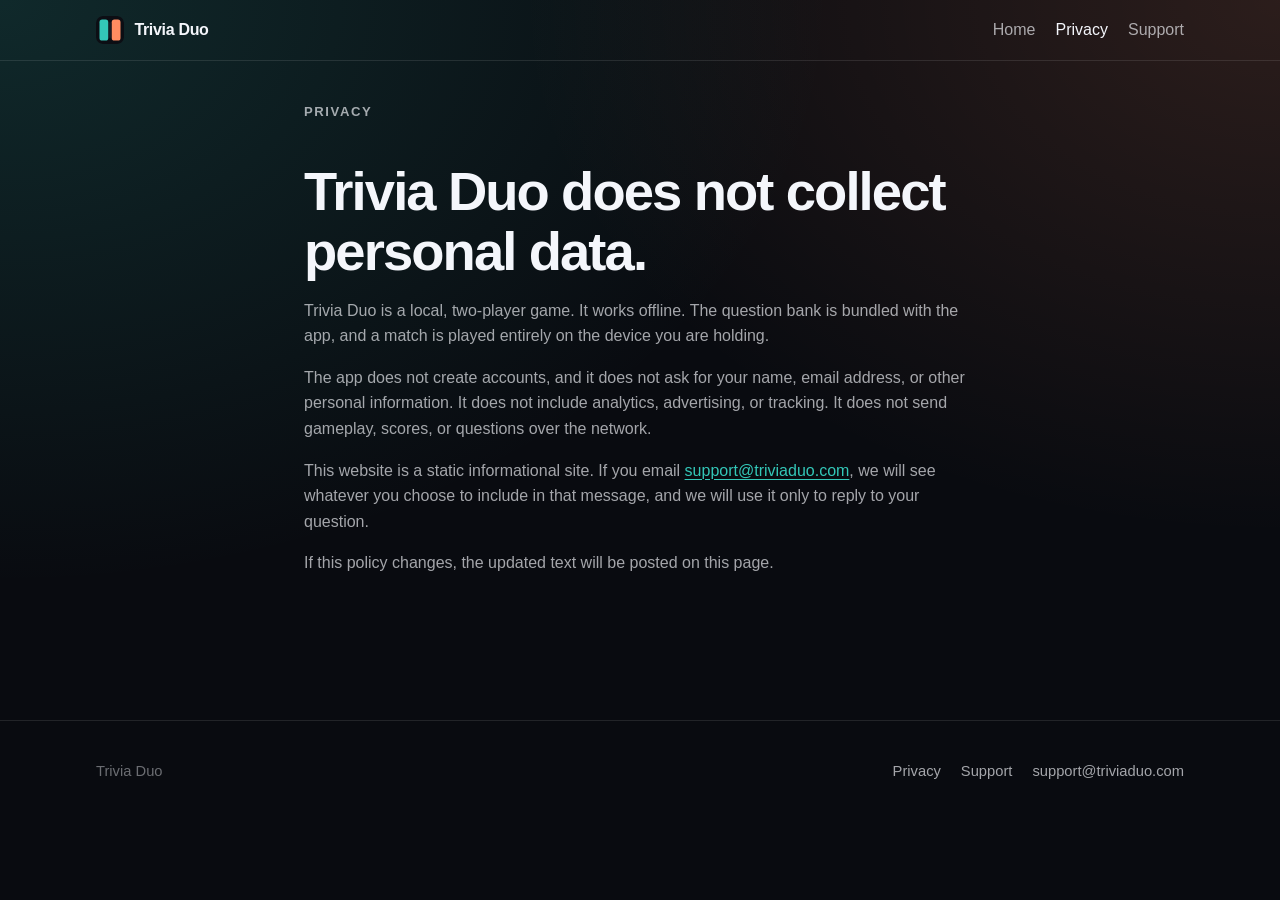
==== privacy.html @ 6d9441c1 "Add Trivia Duo outline website" ====
<!DOCTYPE html>
<html lang="en">
<head>
  <meta charset="utf-8">
  <meta name="viewport" content="width=device-width, initial-scale=1">
  <title>Privacy — Trivia Duo</title>
  <meta name="description" content="Trivia Duo works offline and does not collect personal data.">
  <link rel="canonical" href="https://triviaduo.com/privacy.html">
  <meta name="theme-color" content="#090b10">
  <link rel="icon" href="assets/favicon.svg" type="image/svg+xml">
  <link rel="apple-touch-icon" href="assets/favicon.svg">
  <link rel="stylesheet" href="styles.css">
</head>
<body>
  <a class="skip" href="#main">Skip to content</a>
  <header class="site-header">
    <nav class="nav wrap" aria-label="Primary">
      <a class="brand" href="./">
        <img class="brand-mark" src="assets/favicon.svg" width="28" height="28" alt="">
        <span>Trivia Duo</span>
      </a>
      <ul class="nav-links">
        <li><a href="./">Home</a></li>
        <li><a href="privacy.html" aria-current="page">Privacy</a></li>
        <li><a href="support.html">Support</a></li>
      </ul>
    </nav>
  </header>

  <main id="main" class="page">
    <div class="wrap prose">
      <p class="eyebrow">Privacy</p>
      <h1>Trivia Duo does not collect personal data.</h1>
      <p>Trivia Duo is a local, two-player game. It works offline. The question bank is bundled with the app, and a match is played entirely on the device you are holding.</p>
      <p>The app does not create accounts, and it does not ask for your name, email address, or other personal information. It does not include analytics, advertising, or tracking. It does not send gameplay, scores, or questions over the network.</p>
      <p>This website is a static informational site. If you email <a href="mailto:support@triviaduo.com">support@triviaduo.com</a>, we will see whatever you choose to include in that message, and we will use it only to reply to your question.</p>
      <p>If this policy changes, the updated text will be posted on this page.</p>
    </div>
  </main>

  <footer class="site-footer">
    <div class="wrap footer-inner">
      <p>Trivia Duo</p>
      <ul class="footer-links">
        <li><a href="privacy.html" aria-current="page">Privacy</a></li>
        <li><a href="support.html">Support</a></li>
        <li><a href="mailto:support@triviaduo.com">support@triviaduo.com</a></li>
      </ul>
    </div>
  </footer>
</body>
</html>
---- styles.css ----
:root {
  --bg: #090b10;
  --bg-elev: #12141c;
  --bg-card: #171a24;
  --line: rgba(255, 255, 255, 0.1);
  --text: #f4f6fb;
  --muted: rgba(244, 246, 251, 0.66);
  --faint: rgba(244, 246, 251, 0.42);
  --teal: #33c7b8;
  --coral: #ff8c61;
  --max: 68rem;
  --font: "Avenir Next", "Segoe UI", "Helvetica Neue", sans-serif;
}

* { box-sizing: border-box; }
html { color-scheme: dark; scroll-behavior: smooth; }
body {
  margin: 0;
  font-family: var(--font);
  background:
    radial-gradient(ellipse at top left, rgba(51, 199, 184, 0.16), transparent 46%),
    radial-gradient(ellipse at top right, rgba(255, 140, 97, 0.14), transparent 42%),
    var(--bg);
  color: var(--text);
  line-height: 1.6;
  min-height: 100vh;
}

a { color: var(--teal); text-decoration-thickness: 1px; text-underline-offset: 0.18em; }
a:hover { color: #6fe0d3; }
.skip {
  position: absolute;
  left: 1rem;
  top: -4rem;
  background: var(--bg-elev);
  color: var(--text);
  padding: 0.6rem 1rem;
  border-radius: 0.5rem;
  z-index: 10;
}
.skip:focus { top: 1rem; }

.wrap { width: min(100% - 2.5rem, var(--max)); margin-inline: auto; }

.site-header, .site-footer {
  border-color: var(--line);
}
.site-header { border-bottom: 1px solid var(--line); }
.site-footer { border-top: 1px solid var(--line); margin-top: 4rem; }

.nav, .footer-inner {
  display: flex;
  align-items: center;
  justify-content: space-between;
  gap: 1.25rem;
  flex-wrap: wrap;
}
.nav { padding: 1rem 0; }
.footer-inner { padding: 1.5rem 0; color: var(--faint); font-size: 0.92rem; }

.brand {
  display: inline-flex;
  align-items: center;
  gap: 0.65rem;
  color: var(--text);
  text-decoration: none;
  font-weight: 700;
  letter-spacing: -0.02em;
}
.brand-mark { display: block; border-radius: 7px; }
.nav-links, .footer-links {
  display: flex;
  gap: 1.25rem;
  list-style: none;
  padding: 0;
  margin: 0;
}
.nav-links a, .footer-links a { color: var(--muted); text-decoration: none; }
.nav-links a[aria-current="page"], .nav-links a:hover, .footer-links a:hover { color: var(--text); }

.hero { padding: 4.5rem 0 3.5rem; }
.hero-inner {
  display: grid;
  grid-template-columns: 1.1fr 0.9fr;
  gap: 3rem;
  align-items: center;
}
.eyebrow {
  margin: 0 0 0.75rem;
  color: var(--teal);
  font-size: 0.82rem;
  font-weight: 700;
  letter-spacing: 0.12em;
  text-transform: uppercase;
}
h1 {
  margin: 0 0 1rem;
  font-size: clamp(2.1rem, 5vw, 3.4rem);
  line-height: 1.1;
  letter-spacing: -0.035em;
}
.lede { font-size: 1.15rem; color: var(--muted); margin: 0 0 1.5rem; max-width: 36rem; }
.device-note { color: var(--faint); margin: 0; font-size: 0.95rem; }

.device {
  margin: 0;
  background: linear-gradient(180deg, #1a1e2a, #10131b);
  border: 1px solid var(--line);
  border-radius: 1.5rem;
  padding: 0.85rem;
  box-shadow: 0 24px 60px rgba(0, 0, 0, 0.35);
}
.device-chrome {
  display: flex;
  justify-content: space-between;
  align-items: baseline;
  color: var(--faint);
  font-size: 0.75rem;
  letter-spacing: 0.06em;
  text-transform: uppercase;
  padding: 0.2rem 0.5rem 0.7rem;
}
.face-stage {
  display: grid;
  grid-template-rows: 1fr auto 1fr;
  min-height: 22rem;
  border-radius: 1.1rem;
  overflow: hidden;
  background: #0c0e14;
}
.pane { padding: 1rem 1.1rem; display: flex; flex-direction: column; gap: 0.55rem; justify-content: center; }
.pane-top { background: rgba(51, 199, 184, 0.10); transform: rotate(180deg); }
.pane-bottom { background: rgba(255, 140, 97, 0.10); }
.hinge { height: 0.55rem; background: #1c1f29; }
.pane-label { margin: 0; font-size: 0.72rem; letter-spacing: 0.08em; text-transform: uppercase; color: var(--muted); font-weight: 700; }
.q { margin: 0; font-weight: 650; letter-spacing: -0.02em; }
.answers { display: grid; grid-template-columns: 1fr 1fr; gap: 0.4rem; }
.chip {
  margin: 0;
  font-size: 0.85rem;
  background: rgba(255, 255, 255, 0.06);
  border: 1px solid var(--line);
  border-radius: 0.6rem;
  padding: 0.45rem 0.5rem;
  text-align: center;
}
.caption { margin: 0.75rem 0 0; text-align: center; color: var(--faint); font-size: 0.85rem; }

section { padding: 1.25rem 0 2.5rem; }
h2 { font-size: clamp(1.5rem, 3vw, 2rem); letter-spacing: -0.03em; margin: 0 0 1.25rem; }
.steps, .features {
  display: grid;
  gap: 1rem;
}
.steps { grid-template-columns: repeat(3, 1fr); }
.features { grid-template-columns: repeat(2, 1fr); }
.card {
  background: var(--bg-card);
  border: 1px solid var(--line);
  border-radius: 1.15rem;
  padding: 1.25rem 1.3rem;
}
.card h3 { margin: 0 0 0.4rem; font-size: 1.05rem; letter-spacing: -0.02em; }
.card p { margin: 0; color: var(--muted); }
.step-num { display: block; color: var(--coral); font-weight: 700; font-size: 0.8rem; letter-spacing: 0.08em; text-transform: uppercase; margin-bottom: 0.4rem; }

.prose { max-width: 42rem; }
.prose p, .prose ul { color: var(--muted); }
.prose h1 { margin-top: 2.5rem; }
.page { padding: 2.5rem 0 4rem; }

@media (max-width: 800px) {
  .hero-inner, .steps, .features { grid-template-columns: 1fr; }
  .hero { padding-top: 2.5rem; }
  .face-stage { min-height: 20rem; }
}
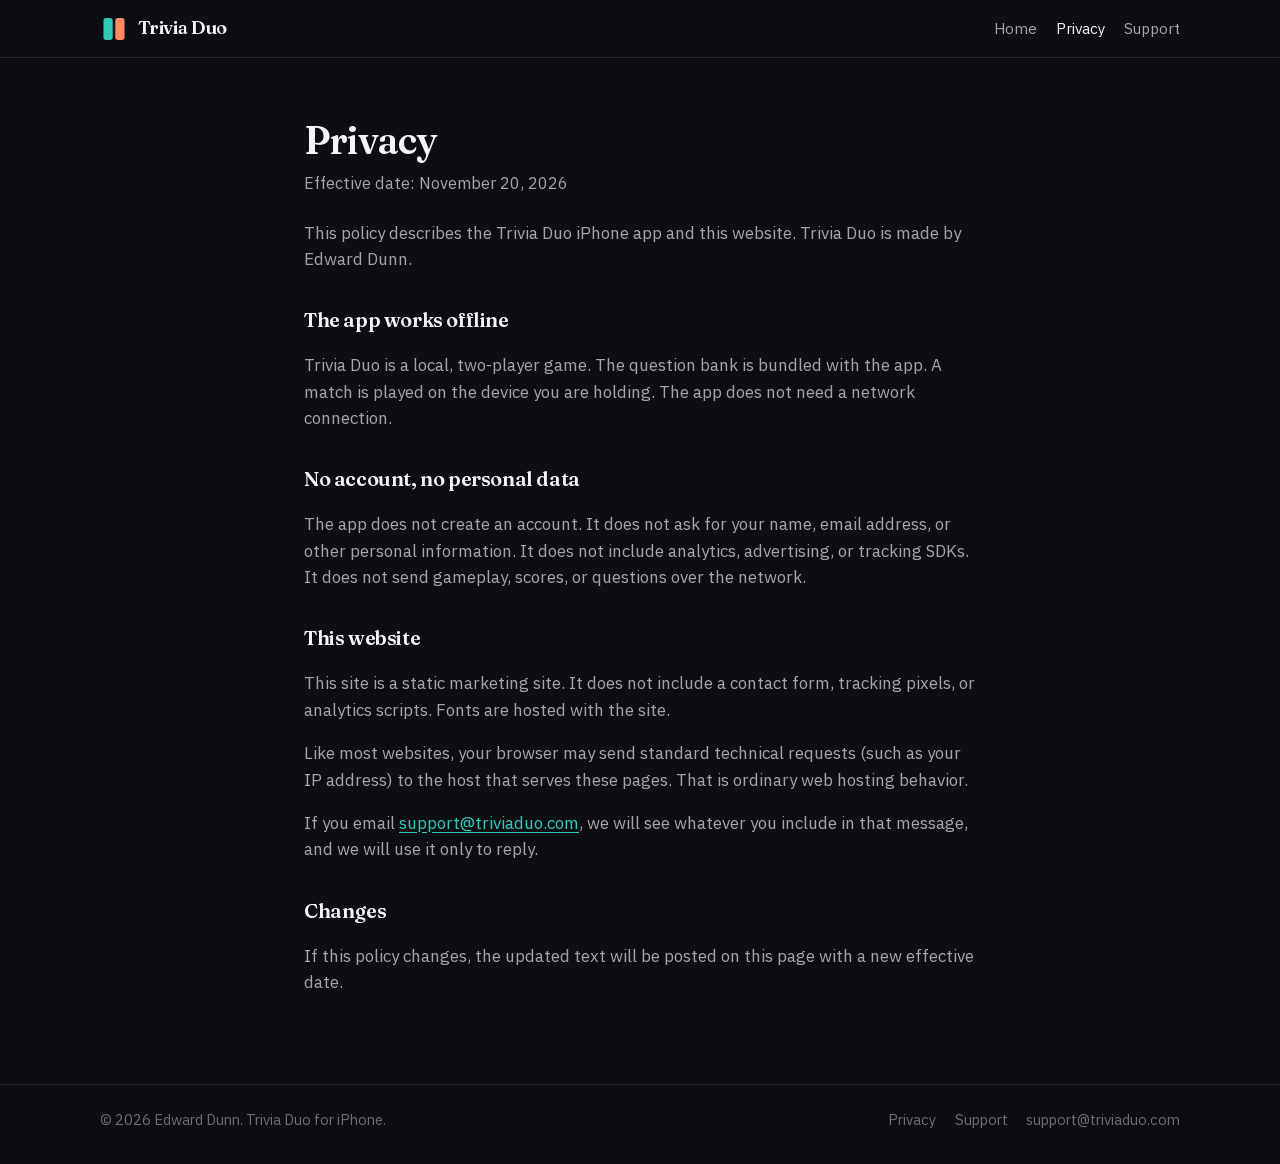
==== commit 6a92ed8b: "Redesign the Trivia Duo site around real face-to-face screenshots Replace the outline page with a da" ====
--- a/privacy.html
+++ b/privacy.html
@@ -4,9 +4,14 @@
   <meta charset="utf-8">
   <meta name="viewport" content="width=device-width, initial-scale=1">
   <title>Privacy — Trivia Duo</title>
-  <meta name="description" content="Trivia Duo works offline and does not collect personal data.">
-  <link rel="canonical" href="https://triviaduo.com/privacy.html">
-  <meta name="theme-color" content="#090b10">
+  <meta name="description" content="Trivia Duo works offline, does not use an account, and does not collect personal data.">
+  <link rel="canonical" href="https://erdtheturd.github.io/triviaduo/privacy.html">
+  <meta name="theme-color" content="#0c0e14">
+  <meta property="og:type" content="website">
+  <meta property="og:site_name" content="Trivia Duo">
+  <meta property="og:url" content="https://erdtheturd.github.io/triviaduo/privacy.html">
+  <meta property="og:title" content="Privacy — Trivia Duo">
+  <meta property="og:description" content="Trivia Duo works offline, does not use an account, and does not collect personal data.">
   <link rel="icon" href="assets/favicon.svg" type="image/svg+xml">
   <link rel="apple-touch-icon" href="assets/favicon.svg">
   <link rel="stylesheet" href="styles.css">
@@ -14,7 +19,7 @@
 <body>
   <a class="skip" href="#main">Skip to content</a>
   <header class="site-header">
-    <nav class="nav wrap" aria-label="Primary">
+    <nav class="nav" aria-label="Primary">
       <a class="brand" href="./">
         <img class="brand-mark" src="assets/favicon.svg" width="28" height="28" alt="">
         <span>Trivia Duo</span>
@@ -28,24 +33,36 @@
   </header>
 
   <main id="main" class="page">
-    <div class="wrap prose">
-      <p class="eyebrow">Privacy</p>
-      <h1>Trivia Duo does not collect personal data.</h1>
-      <p>Trivia Duo is a local, two-player game. It works offline. The question bank is bundled with the app, and a match is played entirely on the device you are holding.</p>
-      <p>The app does not create accounts, and it does not ask for your name, email address, or other personal information. It does not include analytics, advertising, or tracking. It does not send gameplay, scores, or questions over the network.</p>
-      <p>This website is a static informational site. If you email <a href="mailto:support@triviaduo.com">support@triviaduo.com</a>, we will see whatever you choose to include in that message, and we will use it only to reply to your question.</p>
-      <p>If this policy changes, the updated text will be posted on this page.</p>
+    <div class="page-narrow">
+      <h1>Privacy</h1>
+      <p class="lede">Effective date: November 20, 2026</p>
+
+      <p>This policy describes the Trivia Duo iPhone app and this website. Trivia Duo is made by Edward Dunn.</p>
+
+      <h2>The app works offline</h2>
+      <p>Trivia Duo is a local, two-player game. The question bank is bundled with the app. A match is played on the device you are holding. The app does not need a network connection.</p>
+
+      <h2>No account, no personal data</h2>
+      <p>The app does not create an account. It does not ask for your name, email address, or other personal information. It does not include analytics, advertising, or tracking SDKs. It does not send gameplay, scores, or questions over the network.</p>
+
+      <h2>This website</h2>
+      <p>This site is a static marketing site. It does not include a contact form, tracking pixels, or analytics scripts. Fonts are hosted with the site.</p>
+      <p>Like most websites, your browser may send standard technical requests (such as your IP address) to the host that serves these pages. That is ordinary web hosting behavior.</p>
+      <p>If you email <a href="mailto:support@triviaduo.com">support@triviaduo.com</a>, we will see whatever you include in that message, and we will use it only to reply.</p>
+
+      <h2>Changes</h2>
+      <p>If this policy changes, the updated text will be posted on this page with a new effective date.</p>
     </div>
   </main>
 
   <footer class="site-footer">
     <div class="wrap footer-inner">
-      <p>Trivia Duo</p>
-      <ul class="footer-links">
-        <li><a href="privacy.html" aria-current="page">Privacy</a></li>
-        <li><a href="support.html">Support</a></li>
-        <li><a href="mailto:support@triviaduo.com">support@triviaduo.com</a></li>
-      </ul>
+      <p>&copy; 2026 Edward Dunn. Trivia Duo for iPhone.</p>
+      <div class="footer-links">
+        <a href="privacy.html" aria-current="page">Privacy</a>
+        <a href="support.html">Support</a>
+        <a href="mailto:support@triviaduo.com">support@triviaduo.com</a>
+      </div>
     </div>
   </footer>
 </body>
--- a/styles.css
+++ b/styles.css
@@ -1,176 +1,447 @@
+@font-face {
+  font-family: 'Fraunces';
+  font-style: italic;
+  font-weight: 500 700;
+  font-display: swap;
+  src: url('assets/fonts/fraunces-italic.woff2') format('woff2');
+  unicode-range: U+0000-00FF, U+0131, U+0152-0153, U+02BB-02BC, U+02C6, U+02DA, U+02DC, U+0304, U+0308, U+0329, U+2000-206F, U+20AC, U+2122, U+2191, U+2193, U+2212, U+2215, U+FEFF, U+FFFD;
+}
+
+@font-face {
+  font-family: 'Fraunces';
+  font-style: normal;
+  font-weight: 500 700;
+  font-display: swap;
+  src: url('assets/fonts/fraunces-normal.woff2') format('woff2');
+  unicode-range: U+0000-00FF, U+0131, U+0152-0153, U+02BB-02BC, U+02C6, U+02DA, U+02DC, U+0304, U+0308, U+0329, U+2000-206F, U+20AC, U+2122, U+2191, U+2193, U+2212, U+2215, U+FEFF, U+FFFD;
+}
+
+@font-face {
+  font-family: 'IBM Plex Sans';
+  font-style: normal;
+  font-weight: 400 600;
+  font-display: swap;
+  src: url('assets/fonts/ibm-plex-sans-normal.woff2') format('woff2');
+  unicode-range: U+0000-00FF, U+0131, U+0152-0153, U+02BB-02BC, U+02C6, U+02DA, U+02DC, U+0304, U+0308, U+0329, U+2000-206F, U+20AC, U+2122, U+2191, U+2193, U+2212, U+2215, U+FEFF, U+FFFD;
+}
+
+/* Trivia Duo — dark, two-sided, built around the fold. */
+
 :root {
-  --bg: #090b10;
-  --bg-elev: #12141c;
-  --bg-card: #171a24;
-  --line: rgba(255, 255, 255, 0.1);
-  --text: #f4f6fb;
-  --muted: rgba(244, 246, 251, 0.66);
-  --faint: rgba(244, 246, 251, 0.42);
+  --bg: #0c0e14;
+  --bg-deep: #08090d;
+  --ink: #f3f4f8;
+  --muted: rgba(243, 244, 248, 0.66);
+  --faint: rgba(243, 244, 248, 0.42);
+  --line: rgba(243, 244, 248, 0.12);
   --teal: #33c7b8;
+  --teal-deep: #0e2f2c;
   --coral: #ff8c61;
-  --max: 68rem;
-  --font: "Avenir Next", "Segoe UI", "Helvetica Neue", sans-serif;
-}
-
-* { box-sizing: border-box; }
-html { color-scheme: dark; scroll-behavior: smooth; }
+  --coral-deep: #3a1c14;
+  --panel: #141722;
+  --max: 1080px;
+  --pad: clamp(1.25rem, 4vw, 2.5rem);
+  --display: "Fraunces", "Iowan Old Style", Palatino, Georgia, serif;
+  --sans: "IBM Plex Sans", "Avenir Next", "Segoe UI", sans-serif;
+}
+
+*,
+*::before,
+*::after { box-sizing: border-box; }
+
+html { scroll-behavior: smooth; }
+
+@media (prefers-reduced-motion: reduce) {
+  html { scroll-behavior: auto; }
+  *, *::before, *::after {
+    animation: none !important;
+    transition: none !important;
+  }
+}
+
 body {
   margin: 0;
-  font-family: var(--font);
-  background:
-    radial-gradient(ellipse at top left, rgba(51, 199, 184, 0.16), transparent 46%),
-    radial-gradient(ellipse at top right, rgba(255, 140, 97, 0.14), transparent 42%),
-    var(--bg);
-  color: var(--text);
-  line-height: 1.6;
   min-height: 100vh;
-}
-
-a { color: var(--teal); text-decoration-thickness: 1px; text-underline-offset: 0.18em; }
+  color: var(--ink);
+  background: var(--bg);
+  font: 17px/1.55 var(--sans);
+  -webkit-font-smoothing: antialiased;
+  text-rendering: optimizeLegibility;
+}
+
+img, svg { max-width: 100%; height: auto; vertical-align: middle; }
+
+a {
+  color: var(--teal);
+  text-underline-offset: 0.16em;
+}
 a:hover { color: #6fe0d3; }
+a:focus-visible {
+  outline: 2px solid var(--teal);
+  outline-offset: 3px;
+  border-radius: 3px;
+}
+
 .skip {
   position: absolute;
-  left: 1rem;
-  top: -4rem;
-  background: var(--bg-elev);
-  color: var(--text);
-  padding: 0.6rem 1rem;
-  border-radius: 0.5rem;
-  z-index: 10;
-}
-.skip:focus { top: 1rem; }
-
-.wrap { width: min(100% - 2.5rem, var(--max)); margin-inline: auto; }
-
-.site-header, .site-footer {
-  border-color: var(--line);
-}
-.site-header { border-bottom: 1px solid var(--line); }
-.site-footer { border-top: 1px solid var(--line); margin-top: 4rem; }
-
-.nav, .footer-inner {
+  left: -9999px;
+  top: 0;
+}
+.skip:focus {
+  left: var(--pad);
+  top: 0.75rem;
+  z-index: 100;
+  background: var(--ink);
+  color: var(--bg);
+  padding: 0.5rem 0.75rem;
+  text-decoration: none;
+}
+
+.wrap {
+  width: min(100% - 2 * var(--pad), var(--max));
+  margin-inline: auto;
+}
+
+/* Header — solid, no frost */
+
+.site-header {
+  border-bottom: 1px solid var(--line);
+  background: var(--bg);
+}
+
+.nav {
   display: flex;
   align-items: center;
   justify-content: space-between;
-  gap: 1.25rem;
-  flex-wrap: wrap;
-}
-.nav { padding: 1rem 0; }
-.footer-inner { padding: 1.5rem 0; color: var(--faint); font-size: 0.92rem; }
+  gap: 1rem;
+  padding: 0.9rem 0;
+  width: min(100% - 2 * var(--pad), var(--max));
+  margin-inline: auto;
+}
 
 .brand {
   display: inline-flex;
   align-items: center;
-  gap: 0.65rem;
-  color: var(--text);
+  gap: 0.6rem;
+  color: var(--ink);
   text-decoration: none;
-  font-weight: 700;
+  font-family: var(--display);
+  font-weight: 600;
+  font-size: 1.15rem;
   letter-spacing: -0.02em;
-}
-.brand-mark { display: block; border-radius: 7px; }
-.nav-links, .footer-links {
+  font-variation-settings: "SOFT" 40, "opsz" 36;
+}
+.brand:hover { color: var(--ink); }
+.brand-mark {
+  flex: none;
+  width: 1.75rem;
+  height: 1.75rem;
+  border-radius: 0.4rem;
+}
+
+.nav-links {
   display: flex;
-  gap: 1.25rem;
+  gap: 1.15rem;
   list-style: none;
+  margin: 0;
   padding: 0;
-  margin: 0;
-}
-.nav-links a, .footer-links a { color: var(--muted); text-decoration: none; }
-.nav-links a[aria-current="page"], .nav-links a:hover, .footer-links a:hover { color: var(--text); }
-
-.hero { padding: 4.5rem 0 3.5rem; }
-.hero-inner {
+  font-size: 0.95rem;
+}
+.nav-links a {
+  color: var(--muted);
+  text-decoration: none;
+}
+.nav-links a:hover,
+.nav-links a[aria-current="page"] { color: var(--ink); }
+
+/* Hero — a table between two players, split at the hinge */
+
+.hero {
+  position: relative;
+  padding: 0 0 clamp(3rem, 7vw, 5rem);
+  overflow: hidden;
+}
+
+.hero-wash {
+  position: relative;
+  background:
+    linear-gradient(180deg, var(--coral-deep) 0%, #1a100e 42%, var(--bg) 50%, #0c1c1a 58%, var(--teal-deep) 100%);
+  padding: clamp(2.25rem, 6vw, 3.75rem) 0 clamp(2rem, 5vw, 3rem);
+}
+
+.hero-wash::after {
+  /* The fold: a physical line the phone sits on */
+  content: "";
+  position: absolute;
+  left: 0;
+  right: 0;
+  top: 50%;
+  height: 2px;
+  background: linear-gradient(90deg, var(--coral), var(--line) 40%, var(--line) 60%, var(--teal));
+  pointer-events: none;
+}
+
+.hero-grid {
+  position: relative;
+  z-index: 1;
   display: grid;
-  grid-template-columns: 1.1fr 0.9fr;
-  gap: 3rem;
+  gap: clamp(1.75rem, 4vw, 2.75rem);
   align-items: center;
 }
-.eyebrow {
-  margin: 0 0 0.75rem;
-  color: var(--teal);
-  font-size: 0.82rem;
-  font-weight: 700;
-  letter-spacing: 0.12em;
-  text-transform: uppercase;
-}
-h1 {
-  margin: 0 0 1rem;
-  font-size: clamp(2.1rem, 5vw, 3.4rem);
-  line-height: 1.1;
-  letter-spacing: -0.035em;
-}
-.lede { font-size: 1.15rem; color: var(--muted); margin: 0 0 1.5rem; max-width: 36rem; }
-.device-note { color: var(--faint); margin: 0; font-size: 0.95rem; }
-
-.device {
-  margin: 0;
-  background: linear-gradient(180deg, #1a1e2a, #10131b);
-  border: 1px solid var(--line);
-  border-radius: 1.5rem;
-  padding: 0.85rem;
-  box-shadow: 0 24px 60px rgba(0, 0, 0, 0.35);
-}
-.device-chrome {
+
+@media (min-width: 880px) {
+  .hero-grid {
+    grid-template-columns: 1fr auto 1fr;
+    align-items: center;
+  }
+  .hero-copy { padding-right: 0.5rem; }
+  .hero-aside { padding-left: 0.5rem; }
+}
+
+.sides {
   display: flex;
   justify-content: space-between;
-  align-items: baseline;
+  gap: 1rem;
+  margin: 0 0 1.15rem;
+  font-size: 0.78rem;
+  font-weight: 600;
+  letter-spacing: 0.1em;
+  text-transform: uppercase;
+}
+.sides .a { color: var(--teal); }
+.sides .b { color: var(--coral); text-align: right; }
+
+.wordmark {
+  margin: 0 0 0.7rem;
+  font-family: var(--display);
+  font-style: italic;
+  font-weight: 600;
+  font-size: clamp(2.6rem, 7vw, 4rem);
+  letter-spacing: -0.035em;
+  line-height: 0.95;
+  font-variation-settings: "SOFT" 60, "opsz" 80;
+}
+
+.hero h1 {
+  margin: 0 0 0.9rem;
+  font-family: var(--display);
+  font-weight: 500;
+  font-size: clamp(1.45rem, 3vw, 1.85rem);
+  letter-spacing: -0.03em;
+  line-height: 1.2;
+  max-width: 16ch;
+  font-variation-settings: "SOFT" 30, "opsz" 28;
+}
+
+.lede {
+  margin: 0;
+  color: var(--muted);
+  max-width: 34ch;
+  font-size: 1.02rem;
+}
+
+.hero-aside p {
+  margin: 0;
+  color: var(--muted);
+  font-size: 0.98rem;
+  max-width: 28ch;
+}
+
+@media (min-width: 880px) {
+  .hero-aside p { margin-left: auto; text-align: right; }
+}
+
+/* CSS device outline around a real screenshot — no stock mockup */
+
+.phone {
+  margin: 0 auto;
+  width: min(100%, 22rem);
+  background: #07080c;
+  border: 1px solid #3a3d48;
+  border-radius: 2rem;
+  padding: 0.42rem;
+  box-shadow:
+    0 0 0 1px rgba(255, 255, 255, 0.04) inset,
+    0 28px 50px rgba(0, 0, 0, 0.45);
+}
+
+.phone img {
+  display: block;
+  width: 100%;
+  height: auto;
+  border-radius: 1.55rem;
+  background: #0c0e14;
+}
+
+.shot-caption {
+  margin: 0.9rem 0 0;
+  text-align: center;
   color: var(--faint);
+  font-size: 0.88rem;
+}
+
+/* Match boards: home and results, facing across a gap */
+
+.match {
+  padding: clamp(1rem, 3vw, 1.5rem) 0 0;
+}
+
+.match-head {
+  margin: 0 0 1.5rem;
+  max-width: 36ch;
+}
+.match-head h2 {
+  margin: 0 0 0.4rem;
+  font-family: var(--display);
+  font-weight: 600;
+  font-size: clamp(1.45rem, 3vw, 1.8rem);
+  letter-spacing: -0.03em;
+  font-variation-settings: "SOFT" 40, "opsz" 32;
+}
+.match-head p { margin: 0; color: var(--muted); }
+
+.boards {
+  display: grid;
+  gap: 1.5rem 2rem;
+}
+@media (min-width: 760px) {
+  .boards {
+    grid-template-columns: 1fr 1fr;
+    align-items: start;
+  }
+}
+
+.board figcaption {
+  margin: 0.75rem 0 0;
+  color: var(--muted);
+  font-size: 0.95rem;
+}
+.board .label {
+  display: block;
+  margin-bottom: 0.25rem;
   font-size: 0.75rem;
-  letter-spacing: 0.06em;
+  font-weight: 600;
+  letter-spacing: 0.1em;
   text-transform: uppercase;
-  padding: 0.2rem 0.5rem 0.7rem;
-}
-.face-stage {
+}
+.board--a .label { color: var(--teal); }
+.board--b .label { color: var(--coral); }
+
+.phone-sm { width: min(100%, 20rem); margin-left: 0; }
+@media (min-width: 760px) {
+  .board--b { text-align: right; }
+  .board--b .phone-sm { margin-left: auto; }
+  .board--b figcaption { margin-left: auto; max-width: 36ch; }
+}
+
+/* Rules as a hairline list, not a card grid */
+
+.rules {
+  padding: clamp(3rem, 7vw, 4.75rem) 0;
+}
+
+.rules-head {
+  margin: 0 0 1.4rem;
+  max-width: 34ch;
+}
+.rules-head h2 {
+  margin: 0 0 0.4rem;
+  font-family: var(--display);
+  font-weight: 600;
+  font-size: clamp(1.45rem, 3vw, 1.8rem);
+  letter-spacing: -0.03em;
+  font-variation-settings: "SOFT" 40, "opsz" 32;
+}
+.rules-head p { margin: 0; color: var(--muted); }
+
+.rule-list {
+  list-style: none;
+  margin: 0;
+  padding: 0;
+  border-top: 1px solid var(--line);
+}
+.rule-list li {
   display: grid;
-  grid-template-rows: 1fr auto 1fr;
-  min-height: 22rem;
-  border-radius: 1.1rem;
-  overflow: hidden;
-  background: #0c0e14;
-}
-.pane { padding: 1rem 1.1rem; display: flex; flex-direction: column; gap: 0.55rem; justify-content: center; }
-.pane-top { background: rgba(51, 199, 184, 0.10); transform: rotate(180deg); }
-.pane-bottom { background: rgba(255, 140, 97, 0.10); }
-.hinge { height: 0.55rem; background: #1c1f29; }
-.pane-label { margin: 0; font-size: 0.72rem; letter-spacing: 0.08em; text-transform: uppercase; color: var(--muted); font-weight: 700; }
-.q { margin: 0; font-weight: 650; letter-spacing: -0.02em; }
-.answers { display: grid; grid-template-columns: 1fr 1fr; gap: 0.4rem; }
-.chip {
-  margin: 0;
-  font-size: 0.85rem;
-  background: rgba(255, 255, 255, 0.06);
-  border: 1px solid var(--line);
-  border-radius: 0.6rem;
-  padding: 0.45rem 0.5rem;
-  text-align: center;
-}
-.caption { margin: 0.75rem 0 0; text-align: center; color: var(--faint); font-size: 0.85rem; }
-
-section { padding: 1.25rem 0 2.5rem; }
-h2 { font-size: clamp(1.5rem, 3vw, 2rem); letter-spacing: -0.03em; margin: 0 0 1.25rem; }
-.steps, .features {
-  display: grid;
-  gap: 1rem;
-}
-.steps { grid-template-columns: repeat(3, 1fr); }
-.features { grid-template-columns: repeat(2, 1fr); }
-.card {
-  background: var(--bg-card);
-  border: 1px solid var(--line);
-  border-radius: 1.15rem;
-  padding: 1.25rem 1.3rem;
-}
-.card h3 { margin: 0 0 0.4rem; font-size: 1.05rem; letter-spacing: -0.02em; }
-.card p { margin: 0; color: var(--muted); }
-.step-num { display: block; color: var(--coral); font-weight: 700; font-size: 0.8rem; letter-spacing: 0.08em; text-transform: uppercase; margin-bottom: 0.4rem; }
-
-.prose { max-width: 42rem; }
-.prose p, .prose ul { color: var(--muted); }
-.prose h1 { margin-top: 2.5rem; }
-.page { padding: 2.5rem 0 4rem; }
-
-@media (max-width: 800px) {
-  .hero-inner, .steps, .features { grid-template-columns: 1fr; }
-  .hero { padding-top: 2.5rem; }
-  .face-stage { min-height: 20rem; }
-}
+  gap: 0.3rem 1.5rem;
+  padding: 1.15rem 0;
+  border-bottom: 1px solid var(--line);
+}
+@media (min-width: 720px) {
+  .rule-list li {
+    grid-template-columns: 14rem 1fr;
+    align-items: baseline;
+  }
+}
+.rule-list h3 {
+  margin: 0;
+  font-size: 1rem;
+  font-weight: 600;
+  letter-spacing: -0.01em;
+}
+.rule-list li:nth-child(odd) h3 { color: var(--teal); }
+.rule-list li:nth-child(even) h3 { color: var(--coral); }
+.rule-list p {
+  margin: 0;
+  color: var(--muted);
+  max-width: 48ch;
+}
+
+/* Interior pages */
+
+.page {
+  padding: clamp(2.5rem, 6vw, 3.75rem) 0 clamp(3rem, 7vw, 4.5rem);
+}
+.page-narrow {
+  width: min(100% - 2 * var(--pad), 42rem);
+  margin-inline: auto;
+}
+.page h1 {
+  margin: 0 0 0.5rem;
+  font-family: var(--display);
+  font-weight: 600;
+  font-size: clamp(1.9rem, 4vw, 2.4rem);
+  letter-spacing: -0.03em;
+  line-height: 1.15;
+  font-variation-settings: "SOFT" 40, "opsz" 40;
+}
+.page h2 {
+  margin: 2rem 0 0.5rem;
+  font-family: var(--display);
+  font-weight: 600;
+  font-size: 1.25rem;
+  letter-spacing: -0.02em;
+}
+.page .lede { margin-bottom: 1.5rem; }
+.page p { color: var(--muted); }
+.page p strong { color: var(--ink); font-weight: 600; }
+
+/* Footer */
+
+.site-footer {
+  border-top: 1px solid var(--line);
+  padding: 1.5rem 0 2rem;
+  color: var(--faint);
+  font-size: 0.92rem;
+}
+.footer-inner {
+  display: flex;
+  flex-wrap: wrap;
+  justify-content: space-between;
+  gap: 0.75rem 1.5rem;
+}
+.footer-inner p { margin: 0; }
+.footer-links {
+  display: flex;
+  flex-wrap: wrap;
+  gap: 0.85rem 1.15rem;
+}
+.footer-links a {
+  color: var(--faint);
+  text-decoration: none;
+}
+.footer-links a:hover { color: var(--ink); }
+
+@media (max-width: 520px) {
+  .nav-links { gap: 0.85rem; }
+  .wordmark { font-size: 2.4rem; }
+}
